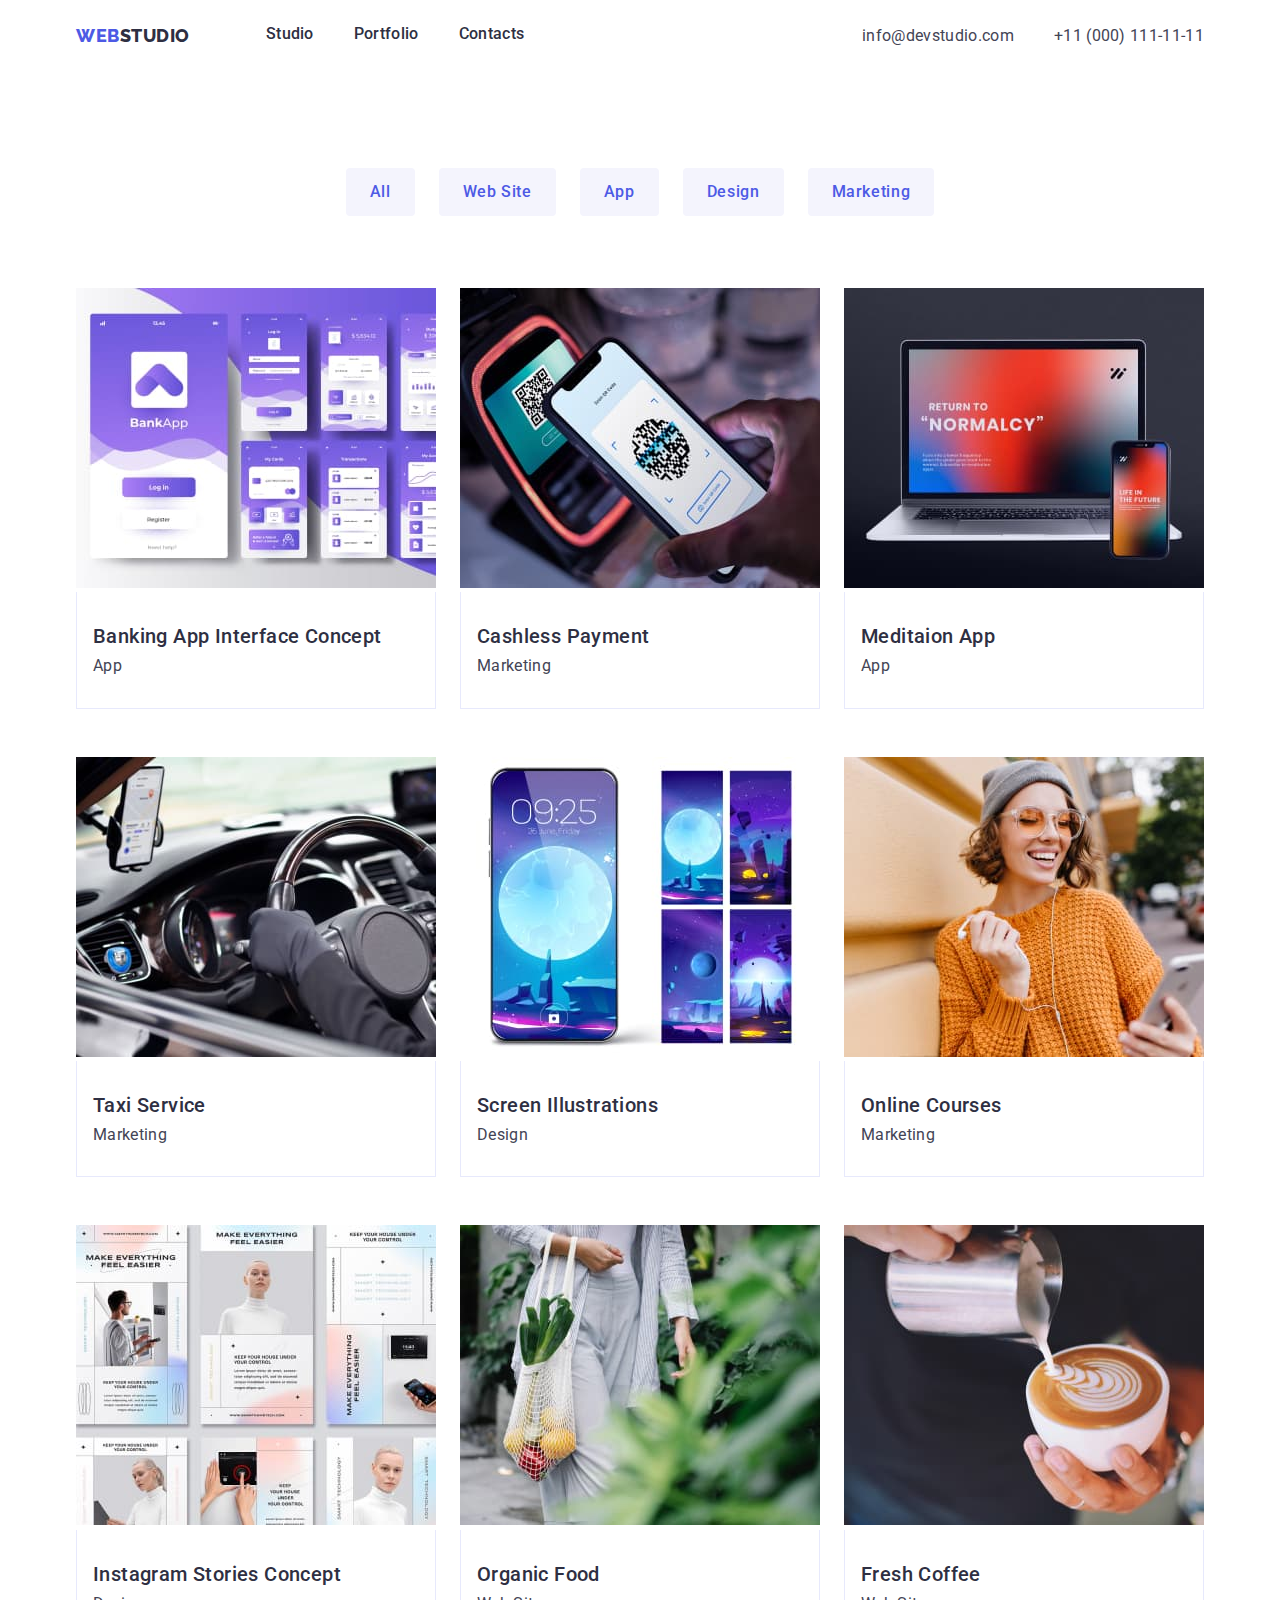
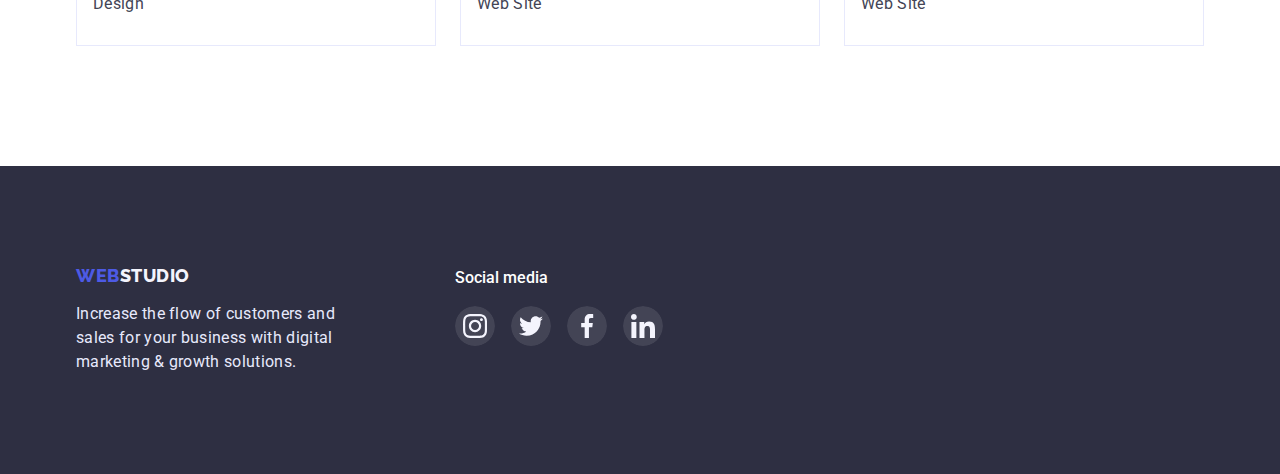
==== portfolio.html @ 5c4db905 "1111" ====
<!DOCTYPE html>
<html lang="en">
  <head>
    <meta charset="UTF-8" />
    <meta http-equiv="X-UA-Compatible" content="IE=edge" />
    <meta name="viewport" content="width=device-width, initial-scale=1.0" />
    <title>Document</title>
    <link
      href="https://fonts.googleapis.com/css2?family=Raleway:wght@800&family=Roboto:wght@400;500;700;900&display=swap"
      rel="stylesheet"
    />
    <link
      rel="stylesheet"
      href="https://cdnjs.cloudflare.com/ajax/libs/modern-normalize/1.1.0/modern-normalize.min.css"
    />
    <link rel="stylesheet" href="./css/styles.css" />
  </head>
  <body>
    <!-- Шапка -->
    <header>
      <div class="container header-box">
      <a href="./" class="logo link"
        ><span class="logo-web">WEB</span
        ><span class="logo-studio">STUDIO</span></a
      >
      <nav>
        <ul class="site-nav list">
          <li><a href="./index.html" class="nav-link link">Studio</a></li>
          <li>
            <a href="./portfolio.html" class="nav-link link">Portfolio</a>
          </li>
          <li><a href="" class="nav-link link">Contacts</a></li>
        </ul>
      </nav>
      <ul class="site-contacts list">
        <li>
          <a href="mailto:info@devstudio.com" class="contacts-link link"
            >info@devstudio.com</a
          >
        </li>
        <li>
          <a href="tel:+110001111111" class="contacts-link link"
            >+11 (000) 111-11-11</a
          >
        </li>
      </ul>
    </div>
    </header>
    <main>
      <section class="porfolio-main">
        <div class="container">
        <h1 hidden>List of works</h1>
        <ul class="filters-list list">
          <li class="item">
            <button type="button" class="filters-button button">All</button>
          </li>
          <li class="item">
            <button type="button" class="filters-button button">Web Site</button>
          </li>
          <li class="item">
            <button type="button" class="filters-button button">App</button>
          </li>
          <li class="item">
            <button type="button" class="filters-button button">Design</button>
          </li>
          <li class="item">
            <button type="button" class="filters-button button"> Marketing</button>
          </li>
        </ul>
      </div>
      <div class="container">
        <ul class="portfolio-list list">
          <li>
            <a href="" class="portfolio-link link">
              <img src="./images/portfoliofoto2.jpg"alt="photo of works"width="360"height="300"/>
              <div class="portfolio-box">
                <h2 class="portfolio-title">Banking App Interface Concept</h2>
                <p class="portfolio-text">App</p>
              </div>
            </a>
          </li>
          <li>
            <a href="" class="portfolio-link link">
              <img src="./images/portfolio1.jpg"alt="photo of works"width="360"height="300"/>
              <div class="portfolio-box">              
                <h2 class="portfolio-title">Cashless Payment</h2>
                <p class="portfolio-text">Marketing</p>
              </div>
            </a>
          </li>
          <li>
            <a href="" class="portfolio-link link">
              <img
                src="./images/portfoliofoto.jpg"
                alt="photo of works"
                width="360"
                height="300"
              />
              <div class="portfolio-box">              
                <h2 class="portfolio-title">Meditaion App</h2>
                <p class="portfolio-text">App</p>
              </div>
            </a>
          </li>
          <li>
            <a href="" class="portfolio-link link">
              <img
                src="./images/portfoliofoto3.jpg"
                alt="photo of works"
                width="360"
                height="300"
              />
              <div class="portfolio-box">              
                <h2 class="portfolio-title">Taxi Service</h2>
                <p class="portfolio-text">Marketing</p>
              </div>
            </a>
          </li>
          <li>
            <a href="" class="portfolio-link link">
              <img
                src="./images/portfoliofoto4.jpg"
                alt="photo of works"
                width="360"
                height="300"
              />
              <div class="portfolio-box">              
                <h2 class="portfolio-title">Screen Illustrations</h2>
                <p class="portfolio-text">Design</p>
              </div>
            </a>
          </li>
          <li>
            <a href="" class="portfolio-link link">
              <img
                src="./images/portfoliofoto5.jpg"
                alt="photo of works"
                width="360"
                height="300"
              />
              <div class="portfolio-box">              
                <h2 class="portfolio-title">Online Courses</h2>
                <p class="portfolio-text">Marketing</p>
              </div>
            </a>
          </li>
          <li>
            <a href="" class="portfolio-link link">
              <img
                src="./images/portfoliofoto6.jpg"
                alt="photo of works"
                width="360"
                height="300"
              />
              <div class="portfolio-box">
              <h2 class="portfolio-title">Instagram Stories Concept</h2>
              <p class="portfolio-text">Design</p>
            </div>
            </a>
          </li>
          <li>
            <a href="" class="portfolio-link link">
              <img
                src="./images/portfoliofoto7.jpg"
                alt="photo of works"
                width="360"
                height="300"
              />
            <div class="portfolio-box">
              <h2 class="portfolio-title">Organic Food</h2>
              <p class="portfolio-text">Web Site</p>
            </div>
            </a>
          </li>
          <li>
            <a href="" class="portfolio-link link">
              <img
                src="./images/portfoliofoto8.jpg"
                alt="photo of works"
                width="360"
                height="300"
              />
            <div class="portfolio-box">
              <h2 class="portfolio-title">Fresh Coffee</h2>
              <p class="portfolio-text">Web Site</p>
            </div>
            </a>
          </li>
        </ul>
      </div>
      </section>
    </main>
    <footer class="footer">
      <div class="container footer-box">
        <div>
      <a href="./" class="footer-logo link"
        ><span class="footer-web">WEB</span
        ><span class="footer-studio">STUDIO</span></a
      >
      <p class="footer-text">
        Increase the flow of customers and <br />
        sales for your business with digital <br />
        marketing & growth solutions.
      </p>
    </div>
    <div>
    <h2 class="footer-title">Social media</h2>
    <ul class="social-footer list">
      <li><a href="" class="link">
        <svg class="footer-icon">
          <use href="./images/symbol.svg#footer-instagram"></use>
        </svg>
      </a>
      </li>
      <li><a href="">
        <svg class="footer-icon">
          <use href="./images/symbol.svg#footer-twiter"></use>
        </svg>
      </a>
      </li>
      <li><a href="">
        <svg class="footer-icon">
          <use href="./images/symbol.svg#footer-facebook"></use>
        </svg>
      </a>
      </li>
      <li><a href="">
        <svg class="footer-icon">
          <use href="./images/symbol.svg#footer-in"></use>
        </svg>
      </a>
      </li>
    </ul>
  </div>
    </div>
    </footer>
</html>
---- css/styles.css ----
/* основной цвет #434455  */
/* вторичный цвет #2E2F42 */
/*цвет кнопок и ховера с фокусом #4D5AE5 */
/* цвет героя #FFFFFF */

html {
  box-sizing: border-box;
}

*,
*::before,
*::after {
  box-sizing: inherit;
}

:root {
  --primery-text-color: #434455;
  --accent-color: #4d5ae5;
}

.container {
  width: 1158px;
  margin-left: auto;
  margin-right: auto;
  padding: 0 15px;
}

.list {
  list-style: none;
  margin: 0;
  padding: 0;
}
.link {
  text-decoration: none;
}
.button {
padding: 12px 24px;
  border-radius: 4px;
  border: none;
  cursor: pointer;
  font-family: "Roboto";
  font-style: normal;
  font-weight: 500;
  font-size: 16px;
  line-height: 1.5;
}
body {
  background-color: #ffffff;
  font-family: "Roboto";
}

h1 h2 h3 h4 h5 h6 {
  margin: 0;
  padding: 0;
}

p {
  padding: 0;
margin: 0;}

/* Header */

.header-box {
  display: flex;
}

/* logo */
.logo {
  padding-top: 24px;
  padding-bottom: 24px;
  margin: 0;
}

.logo-web {
  color: #4d5ae5;
  font-family: "Raleway";
  font-style: normal;
  font-weight: 800;
  font-size: 18px;
  line-height: 1.3;
  letter-spacing: 0.03em;
}

.logo-studio {
  color: #2e2f42;
  font-family: "Raleway";
  font-style: normal;
  font-weight: 800;
  font-size: 18px;
  line-height: 1.3;
  letter-spacing: 0.03em;
}

/* site-nav */
.site-nav {
  display: flex;
  gap: 40px;
  margin-left: 76px;
  padding-top: 24px;
  padding-bottom: 24px;
}
.nav-link {
  color: #2e2f42;
  font-family: "Roboto";
  font-style: normal;
  font-weight: 500;
  font-size: 16px;
  line-height: 1.3;
  letter-spacing: 0.02em;
}
.nav-link:hover,
.nav-link:focus {
  color: #404bbf;
}
.site-contacts {
  display: flex;
  gap: 40px;
  margin-left: auto;
  padding-top: 24px;
  padding-bottom: 24px;
}
.contacts-link {
  color: #434455;
  font-family: "Roboto";
  font-style: normal;
  font-weight: 400;
  font-size: 16px;
  line-height: 1.5;
  letter-spacing: 0.02em;
}
.contacts-link:hover,
.contacts-link:focus {
  color: #404bbf;
}

/* MAIN */

/* Main Studio */

/* hero */

.hero {
  margin-left: auto;
  margin-right: auto;
  max-width: 1440px;
  height: 600px;
  background-color: #2e2f42;
  background-image:url(../images/hero\ image\ \(1\).jpg);
  background-repeat: no-repeat;
  background-position: center;
  background-size: cover;
  object-fit: fill;
  text-align: center;
  padding: 188px 0;
}
.hero-title {
  margin-bottom: 48px;
  margin-top: 0;
  color: #ffffff;
  font-family: "Roboto";
  font-style: normal;
  font-weight: 700;
  font-size: 56px;
  line-height: 1.07;
  letter-spacing: 0.02em;
}

.hero-button {

  padding: 16px 32px;
  border-radius: 4px;
  color: #ffffff;
  background-color: #4d5ae5;
  font-family: 'Roboto';
  font-weight: 500;
  font-size: 16px;
  border: none;
  line-height: 1.5;
  letter-spacing: 0.04em;
}
.hero-button:hover,
.hero-button:focus {
  background-color: #404bbf;
  color: #ffffff;
}

/* skills */
.skills {
  padding: 120px 0;
}

.strategy-icon::before {
display: block;
content:"" ;
height: 112px;
background-image:
url(../images/antenna\ 1.jpg) ;

background-repeat: no-repeat;
background-position: center;
background-color: #F4F4FD;
margin-bottom: 8px;
margin-top: 0;
padding: 24px 100px;}


.punctuality-icon::before {
  display: block;
  content:"" ;
  height: 112px;
  background-image:
  url(../images/clock\ 1.jpg) ;
  
  background-repeat: no-repeat;
  background-position: center;
  background-color: #F4F4FD;
  margin-bottom: 8px;
  margin-top: 0;
  padding: 24px 100px;
}

.diligence-icon::before {
  display: block;
  content:"" ;
  height: 112px;
  background-image:
  url(../images/diagram\ 1.jpg) ;
  
  background-repeat: no-repeat;
  background-position: center;
  background-color: #F4F4FD;
  margin-bottom: 8px;
  margin-top: 0;
  padding: 24px 100px;
}

.technologies-icon::before {
  display: block;
  content:"" ;
  height: 112px;
  background-image:
  url(../images/astronaut\ 1.jpg) ;
  
  background-repeat: no-repeat;
  background-position: center;
  background-color: #F4F4FD;
  margin-bottom: 8px;
  margin-top: 0;
  padding: 24px 100px;
}


.skills-list {
  display: flex;
  gap: 24px;
  vertical-align: middle;
}


.skills-title {
  margin-bottom: 8px;
  margin-top: 0;
  color: #2e2f42;
  font-family: "Roboto";
  font-style: normal;
  font-weight: 500;
  font-size: 20px;
  line-height: 1.2;
  letter-spacing: 0.02em;
}

.skills-text {
  margin: 0;
  color: #434455;
  font-family: "Roboto";
  font-style: normal;
  font-weight: 400;
  font-size: 16px;
  line-height: 1.5;
  letter-spacing: 0.02em;
}

/* What are we doing  */
.presentation {
 padding-bottom: 120px;
}
.presentation-title {
  margin-top: 0;
  margin-bottom: 72px;
  color: #2e2f42;
  font-family: "Roboto";
  font-style: normal;
  font-weight: 700;
  font-size: 36px;
  line-height: 1.1;
  text-align: center;
  letter-spacing: 0.02em;
  text-transform: capitalize;
}
.presentation-list {
  display: flex;
  gap: 24px;
}

/* team */
.team {
  background: #f4f4fd;
  padding: 120px 0;
}

.card {
padding: 32px 16px;
text-align: center;
}

.working-list {
  background-color: #ffffff;
  box-shadow: 0px 1px 6px rgba(46, 47, 66, 0.08), 0px 1px 1px rgba(46, 47, 66, 0.16), 0px 2px 1px rgba(46, 47, 66, 0.08);
 border-radius: 0px 0px 4px 4px;}


.team-hero {
  margin-bottom: 72px;
  margin-top: 0;

  color: #2e2f42;
  font-family: "Roboto";
  font-style: normal;
  font-weight: 700;
  font-size: 36px;
  line-height: 1.1;
  text-align: center;
  letter-spacing: 0.02em;
  text-transform: capitalize;
}

.team-title {
  margin-bottom: 8px;
  margin-top: 0;
  color: #2e2f42;
  font-family: "Roboto";
  font-style: normal;
  font-weight: 500;
  font-size: 20px;
  line-height: 1.2;
  letter-spacing: 0.02em;
}
.team-text {
 margin-top: 0;
 margin-bottom: 8px;
  color: #434455;
  font-family: "Roboto";
  font-style: normal;
  font-weight: 400;
  font-size: 16px;
  line-height: 1.5;
  letter-spacing: 0.02em;
}
.social-list{
display: flex;
gap: 24px;
}

.icon {
width: 40px;
height: 40px;
fill: #4d5ae5;}

.icon:hover {
fill:#404BBF;}




.team-social {
cursor: pointer;}

.team-list {
  display: flex;
  gap: 32px;
  
}

.foto {
  margin-bottom: 32px;
}



/* Customers */
.costumers-title {
padding-top: 130px;
text-align: center;
margin-bottom: 72px;
margin-top: 0;

color: #2E2F42;
font-family: 'Roboto';
font-style: normal;
font-weight: 700;
font-size: 36px;
line-height:1.1;
letter-spacing: 0.02em;
text-transform: capitalize;
}




.costomers-list{
display: flex;
gap: 24px;
margin-top: 0;
margin-bottom: 120px;
padding: 0;}


.costomers-icon {
width: 168px;
height: 88px ;
fill: #8e8f99;
border: 1px solid #8E8F99;
border-radius: 4px;
}

.costomers-icon:hover {
fill: #404BBF;
border: 1px solid #404BBF ;}










/* MAIN PORTFOLIO */
/* Header */

/* filters */
.porfolio-main {
padding-top: 96px;}



.filters-list {
  display: flex;
  gap: 24px;
  justify-content: center;
  margin-bottom: 72px;
  
}

.filters-button {
  background-color: #f4f4fd;
  color: #4d5ae5;
  font-family: "Roboto";
  font-style: normal;
  font-weight: 500;
  font-size: 16px;
  line-height: 1.5;
  letter-spacing: 0.04em;
}
.filters-button:hover,
.filters-button:focus {
  background: #404bbf;
  color: #ffffff;
  font-family: "Roboto";
  font-style: normal;
  font-weight: 500;
  font-size: 16px;
  line-height: 1.5;
  text-align: center;
  letter-spacing: 0.04em;
}
/* portfolio */

.portfolio-link {
text-decoration: none;}

.portfolio-box {
padding: 32px 16px;
border: 1px solid #E7E9FC;
border-top: none;}


.portfolio-list {
display: flex;
flex-wrap: wrap;
gap:48px 24px ;
margin-bottom: 120px;}

.portfolio-title {
  margin-top: 0;
  margin-bottom: 8px;
  color: #2e2f42;
  font-family: "Roboto";
  font-style: normal;
  font-weight: 500;
  font-size: 20px;
  line-height: 1.2;
  letter-spacing: 0.02em;
}

.portfolio-text {
  color: #434455;
  font-family: "Roboto";
  font-style: normal;
  font-weight: 400;
  font-size: 16px;
  line-height: 1.2;
  letter-spacing: 0.02em;
}



/* FOOTER */
.footer-box {
display: flex;
flex-direction:row;
}

.footer {
  align-items: flex-end;
  background-color: #2e2f42;
  padding: 100px 0;
}


/* logo */

.footer-logo {
  margin-bottom: 16px;
}

.footer-web {
  color: #4d5ae5;
  font-family: "Raleway";
  font-style: normal;
  font-weight: 800;
  font-size: 18px;
  line-height: 1.1;
  letter-spacing: 0.03em;
  text-transform: uppercase;
}

.footer-studio {
  color: #f4f4fd;
  font-family: "Raleway";
  font-style: normal;
  font-weight: 800;
  font-size: 18px;
  line-height: 1.1;
  letter-spacing: 0.03em;
  text-transform: uppercase;
}

.footer-text {
  
  margin-top: 16px;
  color: #e7e9fc;
  font-family: "Roboto";
  font-style: normal;
  font-weight: 400;
  font-size: 16px;
  line-height: 1.5;
  letter-spacing: 0.02em;
}

.footer-title {
  margin-top: 0;
  margin-bottom: 16px;
  margin-left: 120px;
  font-family: 'Roboto';
  font-style: normal;
  font-weight: 500;
  font-size: 16px;
  line-height: 1.5;
color: #FFFFFF;}


.social-footer {
display: flex;
gap: 16px;
margin-left: 120px;}

.footer-icon {
width: 40px;
height:40px ;
fill: #f4f4fd;
border-radius: 50%;
}

.footer-icon:hover , focus {
background-color: #31D0AA;
border-radius: 50%;


}
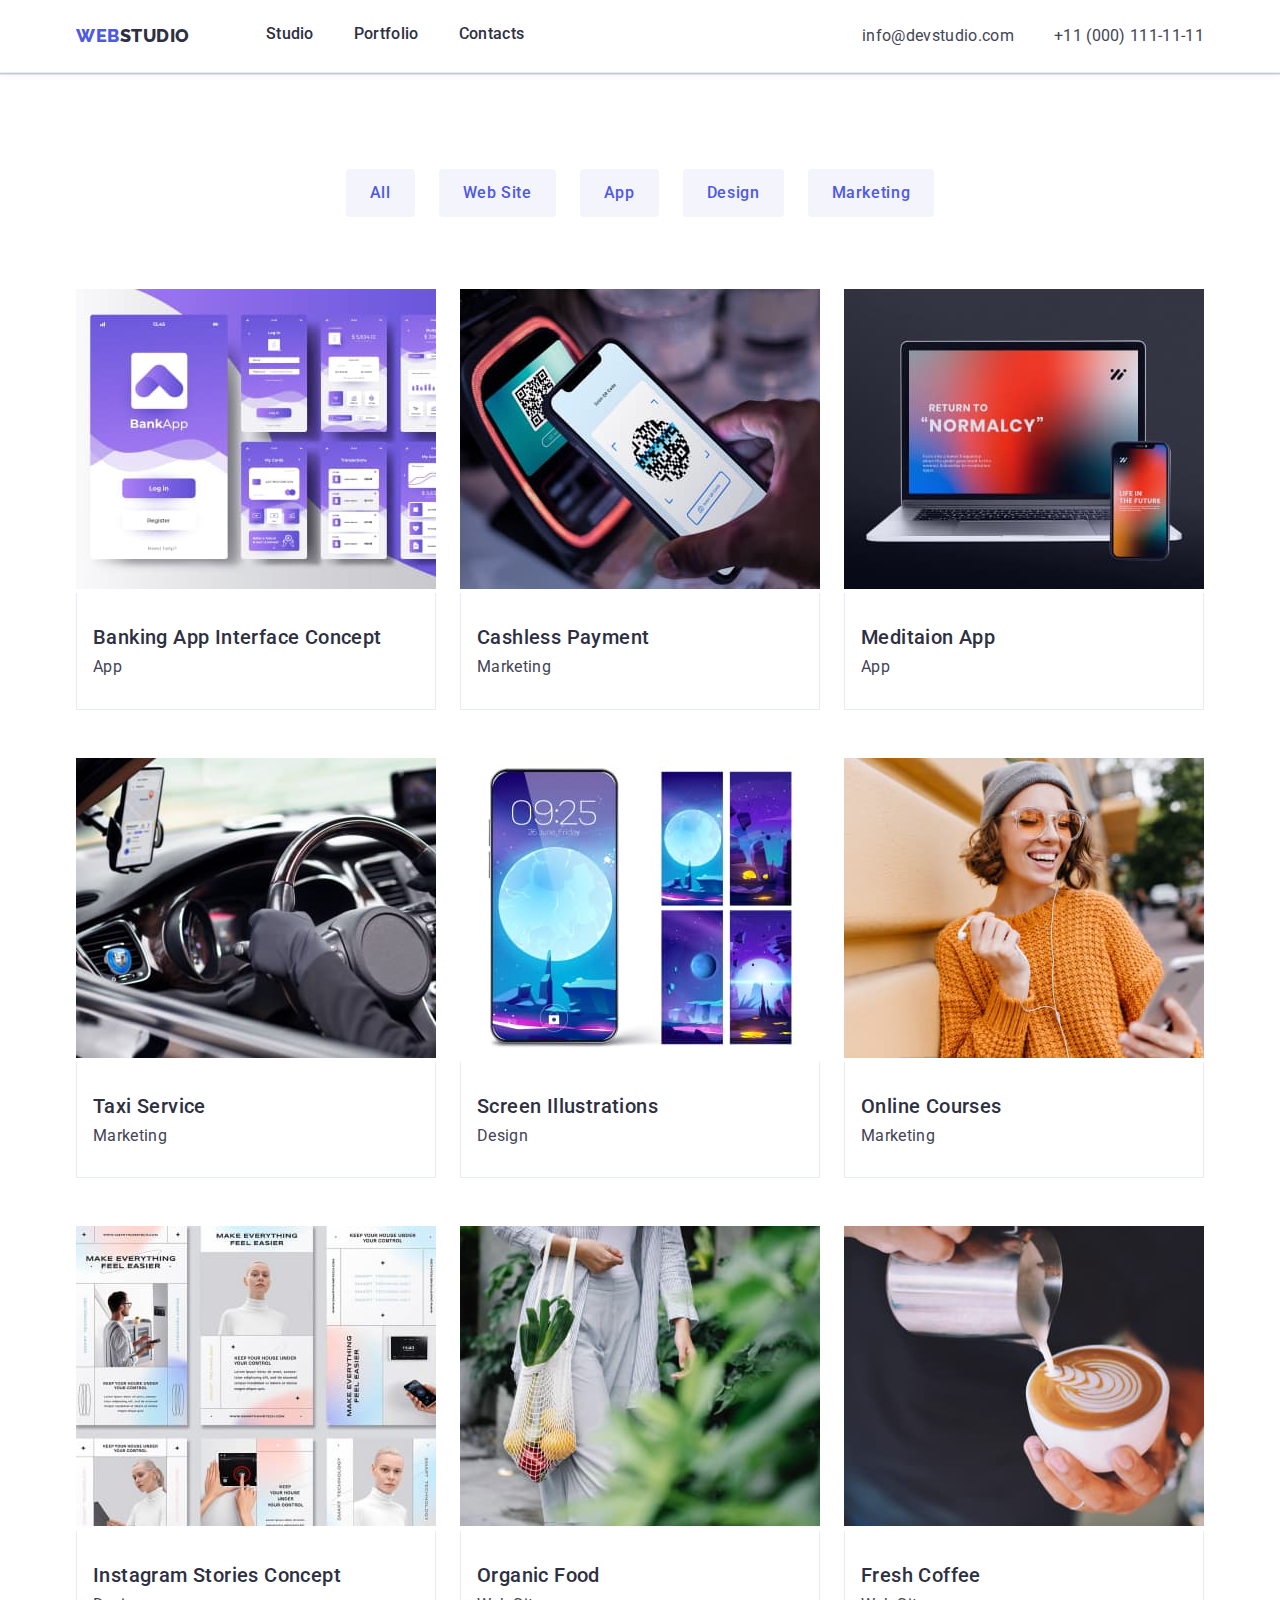
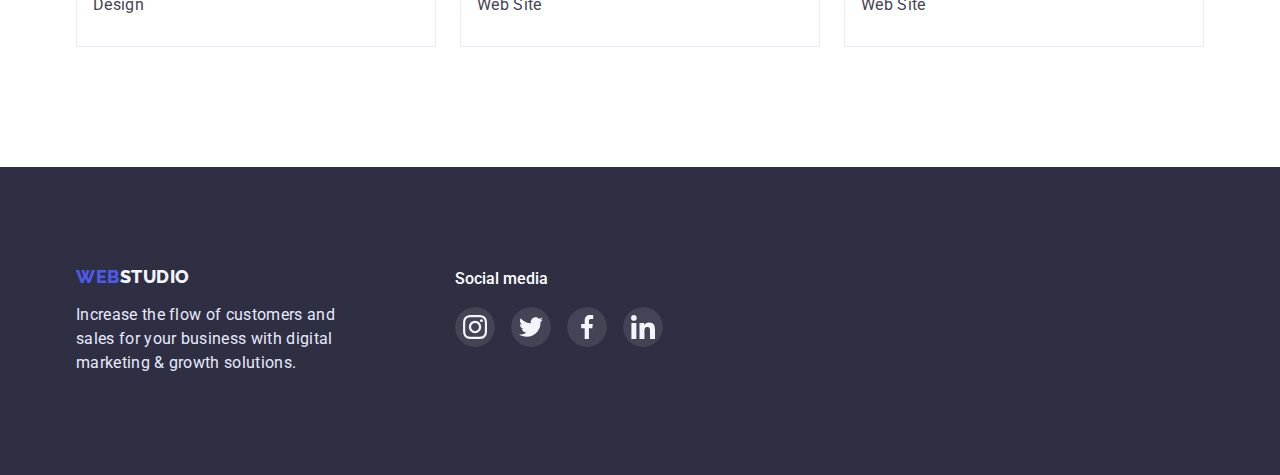
==== commit c861c3ce: "33333" ====
--- a/portfolio.html
+++ b/portfolio.html
@@ -17,7 +17,7 @@
   </head>
   <body>
     <!-- Шапка -->
-    <header>
+    <header class="header">
       <div class="container header-box">
       <a href="./" class="logo link"
         ><span class="logo-web">WEB</span
@@ -70,7 +70,7 @@
       </div>
       <div class="container">
         <ul class="portfolio-list list">
-          <li>
+          <li class="porfolio-li">
             <a href="" class="portfolio-link link">
               <img src="./images/portfoliofoto2.jpg"alt="photo of works"width="360"height="300"/>
               <div class="portfolio-box">
@@ -79,7 +79,7 @@
               </div>
             </a>
           </li>
-          <li>
+          <li class="porfolio-li">
             <a href="" class="portfolio-link link">
               <img src="./images/portfolio1.jpg"alt="photo of works"width="360"height="300"/>
               <div class="portfolio-box">              
@@ -88,7 +88,7 @@
               </div>
             </a>
           </li>
-          <li>
+          <li class="porfolio-li">
             <a href="" class="portfolio-link link">
               <img
                 src="./images/portfoliofoto.jpg"
@@ -102,7 +102,7 @@
               </div>
             </a>
           </li>
-          <li>
+          <li class="porfolio-li">
             <a href="" class="portfolio-link link">
               <img
                 src="./images/portfoliofoto3.jpg"
@@ -116,7 +116,7 @@
               </div>
             </a>
           </li>
-          <li>
+          <li class="porfolio-li">
             <a href="" class="portfolio-link link">
               <img
                 src="./images/portfoliofoto4.jpg"
@@ -130,7 +130,7 @@
               </div>
             </a>
           </li>
-          <li>
+          <li class="porfolio-li">
             <a href="" class="portfolio-link link">
               <img
                 src="./images/portfoliofoto5.jpg"
@@ -144,7 +144,7 @@
               </div>
             </a>
           </li>
-          <li>
+          <li class="porfolio-li">
             <a href="" class="portfolio-link link">
               <img
                 src="./images/portfoliofoto6.jpg"
@@ -158,7 +158,7 @@
             </div>
             </a>
           </li>
-          <li>
+          <li class="porfolio-li">
             <a href="" class="portfolio-link link">
               <img
                 src="./images/portfoliofoto7.jpg"
@@ -172,7 +172,7 @@
             </div>
             </a>
           </li>
-          <li>
+          <li class="porfolio-li">
             <a href="" class="portfolio-link link">
               <img
                 src="./images/portfoliofoto8.jpg"
@@ -208,25 +208,25 @@
     <ul class="social-footer list">
       <li><a href="" class="link">
         <svg class="footer-icon">
-          <use href="./images/symbol.svg#footer-instagram"></use>
+          <use href="./images/icons.svg#footer-instagram"></use>
         </svg>
       </a>
       </li>
       <li><a href="">
         <svg class="footer-icon">
-          <use href="./images/symbol.svg#footer-twiter"></use>
+          <use href="./images/icons.svg#footer-twiter"></use>
         </svg>
       </a>
       </li>
       <li><a href="">
         <svg class="footer-icon">
-          <use href="./images/symbol.svg#footer-facebook"></use>
+          <use href="./images/icons.svg#footer-facebook"></use>
         </svg>
       </a>
       </li>
       <li><a href="">
         <svg class="footer-icon">
-          <use href="./images/symbol.svg#footer-in"></use>
+          <use href="./images/icons.svg#footer-in"></use>
         </svg>
       </a>
       </li>
--- a/css/styles.css
+++ b/css/styles.css
@@ -60,8 +60,13 @@
 
 /* Header */
 
+.header {
+  border-bottom: 1px solid #E7E9FC;
+box-shadow: 0px 2px 1px rgba(46, 47, 66, 0.08), 0px 1px 1px rgba(46, 47, 66, 0.16), 0px 1px 6px rgba(46, 47, 66, 0.08);}
+
 .header-box {
   display: flex;
+
 }
 
 /* logo */
@@ -188,8 +193,24 @@
 .skills {
   padding: 120px 0;
 }
-
-.strategy-icon::before {
+.skills-thumb{
+  display: flex;
+  justify-content: center;
+  align-items: center;
+  width: 264px;
+  height: 112px;
+  background-color:#F4F4FD ;
+  border-radius: 4px;
+  }
+
+  .skills-icon {
+    width: 264px;
+  height: 112px;
+  }
+
+
+
+/* .strategy-icon::before {
 display: block;
 content:"" ;
 height: 112px;
@@ -201,10 +222,10 @@
 background-color: #F4F4FD;
 margin-bottom: 8px;
 margin-top: 0;
-padding: 24px 100px;}
-
-
-.punctuality-icon::before {
+padding: 24px 100px;} */
+
+
+/* .punctuality-icon::before {
   display: block;
   content:"" ;
   height: 112px;
@@ -217,9 +238,9 @@
   margin-bottom: 8px;
   margin-top: 0;
   padding: 24px 100px;
-}
-
-.diligence-icon::before {
+} */
+
+/* .diligence-icon::before {
   display: block;
   content:"" ;
   height: 112px;
@@ -247,7 +268,7 @@
   margin-bottom: 8px;
   margin-top: 0;
   padding: 24px 100px;
-}
+} */
 
 
 .skills-list {
@@ -259,7 +280,7 @@
 
 .skills-title {
   margin-bottom: 8px;
-  margin-top: 0;
+  margin-top: 8px;
   color: #2e2f42;
   font-family: "Roboto";
   font-style: normal;
@@ -388,8 +409,29 @@
 
 
 /* Customers */
+
+.costumers {
+padding: 120px 0;}
+
+.costomers-link {
+display: block;
+justify-content: center;
+text-align: center;
+width: 168px;
+height: 88px ;
+color: #8e8f99;
+border:1px solid #8e8f99;;
+border-radius: 4px; ;
+}
+
+.costomers-link:hover,
+.costomers-link:focus {
+ color: #404BBF;
+  border: 1px solid #404BBF ;}
+
+
+
 .costumers-title {
-padding-top: 130px;
 text-align: center;
 margin-bottom: 72px;
 margin-top: 0;
@@ -411,21 +453,16 @@
 display: flex;
 gap: 24px;
 margin-top: 0;
-margin-bottom: 120px;
 padding: 0;}
 
 
 .costomers-icon {
 width: 168px;
 height: 88px ;
-fill: #8e8f99;
-border: 1px solid #8E8F99;
-border-radius: 4px;
-}
-
-.costomers-icon:hover {
-fill: #404BBF;
-border: 1px solid #404BBF ;}
+fill:currentColor ;
+}
+
+
 
 
 
@@ -478,12 +515,26 @@
 /* portfolio */
 
 .portfolio-link {
-text-decoration: none;}
+text-decoration: none;
+}
+
+.porfolio-li:hover {
+  box-shadow: 0px 1px 6px rgba(46, 47, 66, 0.08),
+   0px 1px 1px rgba(46, 47, 66, 0.16), 0px 2px 1px
+       rgba(46, 47, 66, 0.08);
+}
+
+
+
+
 
 .portfolio-box {
 padding: 32px 16px;
 border: 1px solid #E7E9FC;
 border-top: none;}
+
+
+
 
 
 .portfolio-list {
@@ -492,6 +543,8 @@
 gap:48px 24px ;
 margin-bottom: 120px;}
 
+
+
 .portfolio-title {
   margin-top: 0;
   margin-bottom: 8px;
